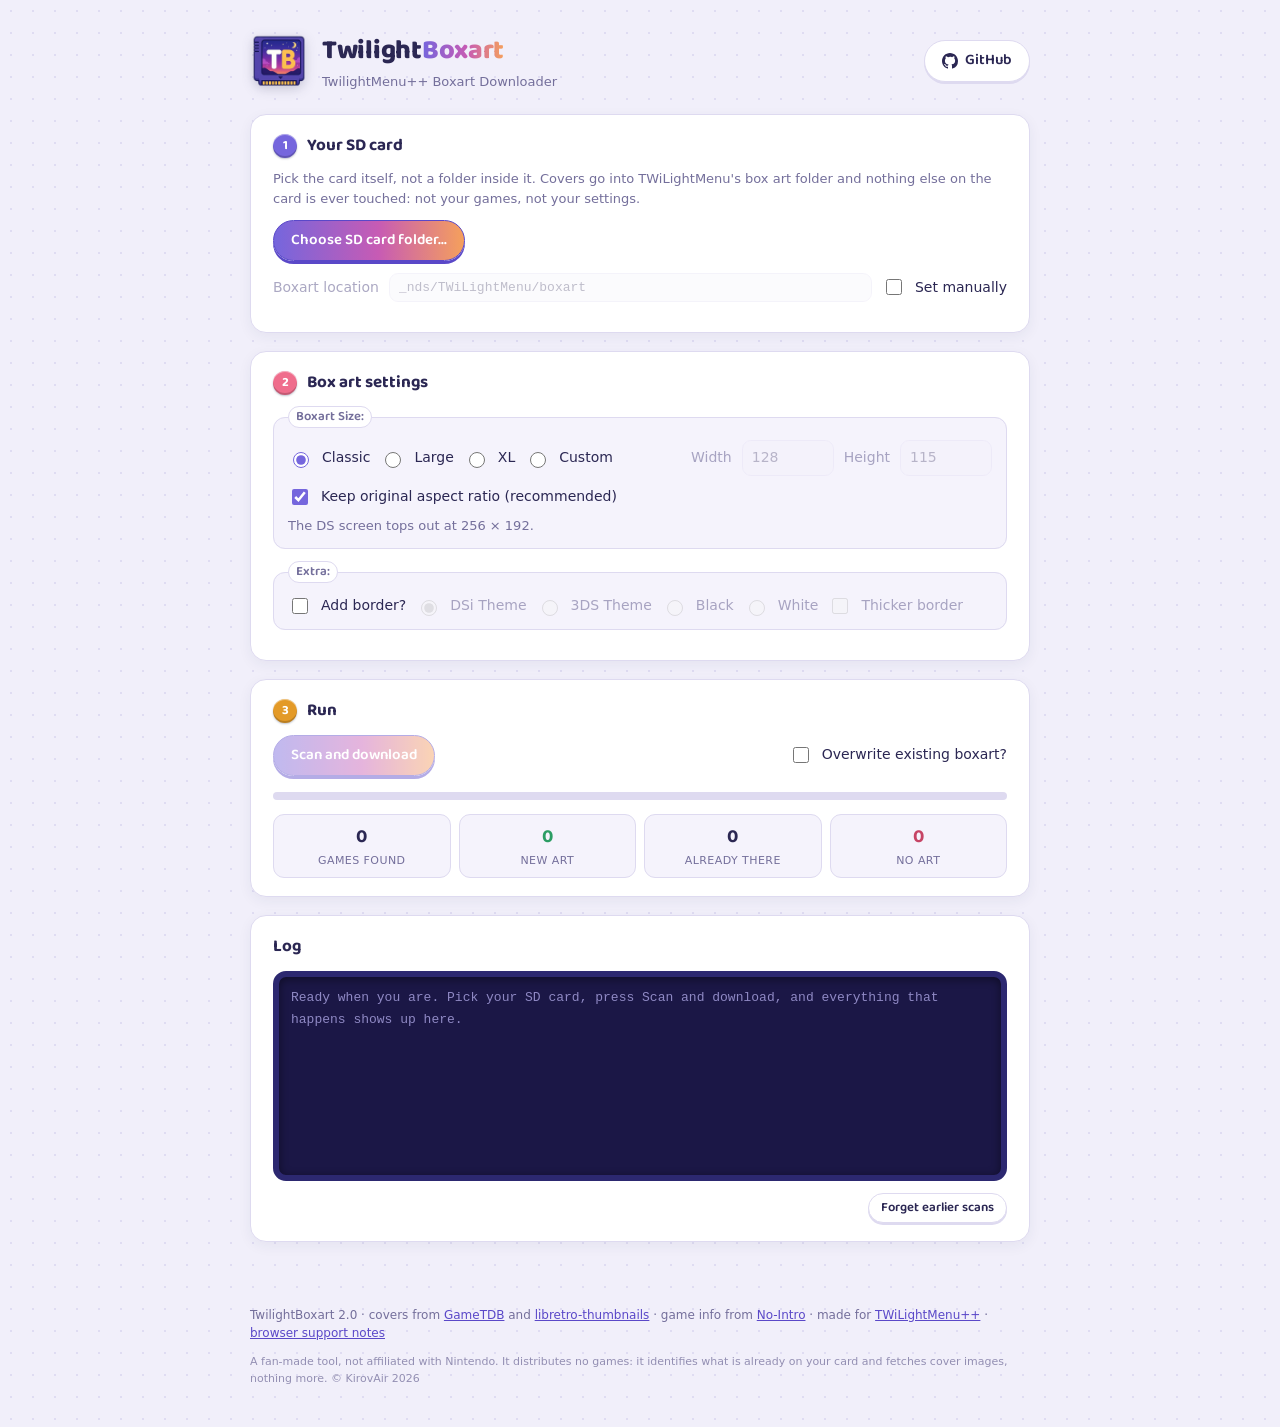
==== TwilightBoxart.Web/wwwroot/index.html @ 91fb3dd0 "TwilightBoxart 2.0" ====
<!doctype html>
<html lang="en">

<head>
    <meta charset="utf-8">
    <meta name="viewport" content="width=device-width, initial-scale=1">
    <meta name="theme-color" content="#F1EFFA">

    <title>TwilightBoxart · Box art for TWiLightMenu++</title>
    <meta name="description"
        content="Scans your SD card, works out what your games actually are, and writes the right covers into TWiLightMenu++. Runs in the browser, nothing to install.">

    <!-- Absolute and hardcoded on purpose. A self-hosted instance is not a rival copy of the site
         competing for the same results, it is this app run privately, so it points at the original. -->
    <link rel="canonical" href="https://boxart.kirovair.com/">

    <meta property="og:type" content="website">
    <meta property="og:site_name" content="TwilightBoxart">
    <meta property="og:url" content="https://boxart.kirovair.com/">
    <meta property="og:title" content="TwilightBoxart · Box art for TWiLightMenu++">
    <meta property="og:description"
        content="Point it at your SD card and it works out what your games are, then writes the right covers straight onto it. 27 systems, nothing to install.">
    <meta property="og:image" content="https://boxart.kirovair.com/og.png">
    <meta property="og:image:width" content="1200">
    <meta property="og:image:height" content="630">
    <meta property="og:image:alt" content="TwilightBoxart: box art for TWiLightMenu++, straight onto your SD card.">
    <meta name="twitter:card" content="summary_large_image">

    <link rel="manifest" href="manifest.json">
    <link rel="icon" href="icon.png" type="image/png">
    <link rel="apple-touch-icon" href="apple-touch-icon.png">
    <!-- The display font paints the header, so fetching it in parallel with the stylesheet is the
         difference between the title arriving styled and it swapping in after. -->
    <link rel="preload" href="fonts/baloo2-latin.woff2" as="font" type="font/woff2" crossorigin>
    <link rel="stylesheet" href="style.css">

    <script type="application/ld+json">
    {
        "@context": "https://schema.org",
        "@type": "SoftwareApplication",
        "name": "TwilightBoxart",
        "url": "https://boxart.kirovair.com/",
        "applicationCategory": "UtilitiesApplication",
        "operatingSystem": "Web, Windows, macOS, Linux",
        "description": "Downloads box art for TWiLightMenu++ by identifying games from their contents rather than their filenames, and writes the covers straight onto the SD card.",
        "license": "https://www.gnu.org/licenses/gpl-3.0.html",
        "isAccessibleForFree": true,
        "offers": { "@type": "Offer", "price": "0", "priceCurrency": "EUR" }
    }
    </script>
</head>

<body>
    <header class="topbar">
        <div class="brand">
            <img src="icon.png" alt="" width="58" height="58">
            <div>
                <h1>Twilight<span class="pop">Boxart</span></h1>
                <p class="tag">TwilightMenu++ Boxart Downloader</p>
            </div>
        </div>
        <nav class="topbar-actions">
            <button id="install" class="ghost" hidden>Install app</button>
            <a class="ghost iconbtn" href="https://github.com/KirovAir/TwilightBoxart" target="_blank"
                rel="noopener">
                <svg viewBox="0 0 16 16" width="16" height="16" aria-hidden="true">
                    <path fill="currentColor"
                        d="M8 0C3.58 0 0 3.58 0 8c0 3.54 2.29 6.53 5.47 7.59.4.07.55-.17.55-.38 0-.19-.01-.82-.01-1.49-2.01.37-2.53-.49-2.69-.94-.09-.23-.48-.94-.82-1.13-.28-.15-.68-.52-.01-.53.63-.01 1.08.58 1.23.82.72 1.21 1.87.87 2.33.66.07-.52.28-.87.51-1.07-1.78-.2-3.64-.89-3.64-3.95 0-.87.31-1.59.82-2.15-.08-.2-.36-1.02.08-2.12 0 0 .67-.21 2.2.82a7.4 7.4 0 0 1 2-.27c.68 0 1.36.09 2 .27 1.53-1.04 2.2-.82 2.2-.82.44 1.1.16 1.92.08 2.12.51.56.82 1.27.82 2.15 0 3.07-1.87 3.75-3.65 3.95.29.25.54.73.54 1.48 0 1.07-.01 1.93-.01 2.2 0 .21.15.46.55.38A8.01 8.01 0 0 0 16 8c0-4.42-3.58-8-8-8Z" />
                </svg>
                GitHub
            </a>
        </nav>
    </header>

    <main>
        <section class="panel note" id="unsupported" hidden>
            <h2>This browser cannot save onto your SD card</h2>
            <p>
                Chrome or Edge on a computer can write straight onto the card; this browser cannot,
                and that will not change. You can still use this page: pick your card below, and at
                the end you get one <code>.zip</code> to copy onto the card yourself. Or use the
                desktop app, which works everywhere.
            </p>
            <p class="muted">The full story is in the <a href="support.html">browser support notes</a>.</p>
        </section>

        <section class="panel">
            <h2><span class="step">1</span> Your SD card</h2>
            <p class="muted">
                Pick the card itself, not a folder inside it. Covers go into TWiLightMenu's box art
                folder and nothing else on the card is ever touched: not your games, not your
                settings.
            </p>
            <div class="row">
                <button id="pick" class="primary">Choose SD card folder…</button>
                <button id="reconnect" class="ghost" hidden>Reconnect to “<span id="reconnect-name"></span>”</button>
                <label id="fallback-pick" class="filebtn" hidden>
                    Choose folder to scan (read-only)
                    <input type="file" id="dirinput" webkitdirectory directory multiple hidden>
                </label>
                <span class="grow"></span>
                <span class="chip" id="card-name"></span>
            </div>
            <div class="row" style="margin-top: 12px">
                <label class="grow">Boxart location
                    <input type="text" id="dest" value="_nds/TWiLightMenu/boxart" disabled>
                </label>
                <label class="check"><input type="checkbox" id="dest-custom"> Set manually</label>
            </div>
            <p id="card-status" class="status"></p>
        </section>

        <section class="panel">
            <h2><span class="step">2</span> Box art settings</h2>
            <fieldset>
                <legend>Boxart Size:</legend>
                <div class="row">
                    <label class="check"><input type="radio" name="size" id="size-classic" value="classic" checked>
                        Classic</label>
                    <label class="check"><input type="radio" name="size" id="size-large" value="large"> Large</label>
                    <label class="check"><input type="radio" name="size" id="size-xl" value="xl"> XL</label>
                    <label class="check"><input type="radio" name="size" id="size-custom" value="custom"> Custom</label>
                    <span class="grow"></span>
                    <label>Width <input type="number" id="w" value="128" min="1" max="256"></label>
                    <label>Height <input type="number" id="h" value="115" min="1" max="192"></label>
                </div>
                <label class="check" style="margin-top: 10px"><input type="checkbox" id="ar" checked> Keep original
                    aspect ratio (recommended)</label>
                <p class="muted" style="margin: 8px 0 0">The DS screen tops out at 256 × 192.</p>
            </fieldset>
            <fieldset>
                <legend>Extra:</legend>
                <div class="row">
                    <label class="check"><input type="checkbox" id="border"> Add border?</label>
                    <label class="check"><input type="radio" name="borderstyle" id="border-dsi" value="NintendoDsi"
                            checked> DSi Theme</label>
                    <label class="check"><input type="radio" name="borderstyle" id="border-3ds" value="Nintendo3Ds"> 3DS
                        Theme</label>
                    <label class="check"><input type="radio" name="borderstyle" id="border-black" value="Black">
                        Black</label>
                    <label class="check"><input type="radio" name="borderstyle" id="border-white" value="White">
                        White</label>
                    <label class="check"><input type="checkbox" id="thick"> Thicker border</label>
                </div>
            </fieldset>
        </section>

        <section class="panel">
            <h2><span class="step">3</span> Run</h2>
            <div class="row">
                <button id="start" class="primary" disabled>Scan and download</button>
                <button id="cancel" class="ghost" hidden>Stop</button>
                <button id="retry" class="ghost" hidden>Retry the misses</button>
                <span class="grow"></span>
                <label class="check"><input type="checkbox" id="overwrite"> Overwrite existing boxart?</label>
            </div>

            <div class="bar"><div id="bar-fill"></div></div>

            <ul class="counters">
                <li><span id="c-found">0</span><em>games found</em></li>
                <li class="ok"><span id="c-written">0</span><em>new art</em></li>
                <li title="Already on the card, left alone"><span id="c-skipped">0</span><em>already there</em></li>
                <li class="bad"><span id="c-missed">0</span><em>no art</em></li>
            </ul>

            <p id="zip-wrap" hidden>
                <button id="zipbtn" class="primary">Download images as a .zip</button>
                <span class="muted">Unzip it onto your card; the folders inside already match.</span>
            </p>
        </section>

        <section class="panel" id="misses" hidden>
            <h2>No art for these <span id="miss-count" class="muted"></span></h2>
            <div class="table-wrap">
                <table>
                    <thead>
                        <tr>
                            <th>Game</th>
                            <th>Why</th>
                        </tr>
                    </thead>
                    <tbody id="miss-body"></tbody>
                </table>
            </div>
            <p id="miss-note" class="muted"></p>
        </section>

        <section class="panel">
            <h2>Log</h2>
            <div id="log" class="log" role="log" aria-live="polite"></div>
            <p class="row muted">
                <span id="cache-note" class="grow"></span>
                <button id="clear-cache" class="ghost small">Forget earlier scans</button>
            </p>
        </section>
    </main>

    <footer>
        <p>
            TwilightBoxart 2.0 · covers from <a href="https://www.gametdb.com">GameTDB</a> and
            <a href="https://github.com/libretro-thumbnails">libretro-thumbnails</a> · game info from
            <a href="https://no-intro.org">No-Intro</a> · made for
            <a href="https://github.com/DS-Homebrew/TWiLightMenu">TWiLightMenu++</a> ·
            <a href="support.html">browser support notes</a>
        </p>
        <p class="legal">
            A fan-made tool, not affiliated with Nintendo. It distributes no games: it identifies
            what is already on your card and fetches cover images, nothing more. © KirovAir 2026
        </p>
    </footer>

    <script type="module" src="app.js"></script>
</body>

</html>
---- TwilightBoxart.Web/wwwroot/style.css ----
/* style.css: light, toy-like, no framework. Polar-white DS Lite plastic, face-button steps,
   and one dark element: the log, styled as the console's screen. */

/* Baloo 2 (SIL OFL), self-hosted: one variable-weight file per script subset, so nothing is
   fetched from a third party and the app works offline. Other scripts fall back to the system
   rounded stack via unicode-range. */
@font-face {
    font-family: "Baloo 2";
    font-style: normal;
    font-weight: 600 800;
    font-display: swap;
    src: url("fonts/baloo2-latin.woff2") format("woff2");
    unicode-range: U+0000-00FF, U+0131, U+0152-0153, U+02BB-02BC, U+02C6, U+02DA, U+02DC, U+0304, U+0308, U+0329, U+2000-206F, U+20AC, U+2122, U+2191, U+2193, U+2212, U+2215, U+FEFF, U+FFFD;
}

@font-face {
    font-family: "Baloo 2";
    font-style: normal;
    font-weight: 600 800;
    font-display: swap;
    src: url("fonts/baloo2-latin-ext.woff2") format("woff2");
    unicode-range: U+0100-02BA, U+02BD-02C5, U+02C7-02CC, U+02CE-02D7, U+02DD-02FF, U+0304, U+0308, U+0329, U+1D00-1DBF, U+1E00-1E9F, U+1EF2-1EFF, U+2020, U+20A0-20AB, U+20AD-20C0, U+2113, U+2C60-2C7F, U+A720-A7FF;
}

:root {
    --paper: #F1EFFA;
    --dot: #DFDCF2;
    --panel: #FFFFFF;
    --panel-2: #F5F3FC;
    --line: #DEDAF0;
    --text: #2B2753;
    --muted: #746F9B;
    --accent: #7566DD;
    --accent-deep: #5A48C8;
    --red: #E25C7C;
    --red-deep: #C64465;
    --yellow: #F7B733;
    --green: #3FBF7F;
    --green-deep: #2C9D64;
    --screen: #1B1746;
    --screen-bezel: #2C2870;
    --screen-text: #D9D5F4;
    --coral: #EF6D8C;
    --gold: #F5B43F;
    --gold-deep: #E39A28;
    --sunset: linear-gradient(90deg, #7566DD, #C75BB4 55%, #F5A05C);
    --radius: 16px;
    --display: "Baloo 2", ui-rounded, "SF Pro Rounded", "Segoe UI", system-ui, sans-serif;
}

* {
    box-sizing: border-box;
}

/* Several rules below set `display`, which would otherwise beat the user agent's
   [hidden] { display: none } and leave hidden controls on screen. */
[hidden] {
    display: none !important;
}

html {
    color-scheme: light;
}

body {
    margin: 0;
    background: var(--paper) radial-gradient(var(--dot) 1.2px, transparent 1.2px);
    background-size: 22px 22px;
    color: var(--text);
    font: 15px/1.55 system-ui, -apple-system, "Segoe UI", Roboto, sans-serif;
}

main {
    max-width: 820px;
    margin: 0 auto;
    padding: 0 20px 64px;
    display: grid;
    gap: 18px;
}

:focus-visible {
    outline: 3px solid rgba(117, 102, 221, 0.45);
    outline-offset: 2px;
}

/* header */

.topbar {
    max-width: 820px;
    margin: 0 auto;
    padding: 30px 20px 22px;
    display: flex;
    align-items: center;
    gap: 16px;
}

.brand {
    display: flex;
    align-items: center;
    gap: 14px;
    flex: 1;
}

.topbar-actions {
    display: flex;
    align-items: center;
    gap: 8px;
}

.brand img {
    filter: drop-shadow(0 3px 6px rgba(43, 39, 83, 0.22));
}

h1 {
    font-family: var(--display);
    font-size: 27px;
    font-weight: 800;
    margin: 0;
    letter-spacing: -0.01em;
}

h1 .pop {
    background: var(--sunset);
    -webkit-background-clip: text;
    background-clip: text;
    color: transparent;
}

.tag {
    margin: 0;
    color: var(--muted);
    font-size: 13px;
}

h2 {
    font-family: var(--display);
    font-size: 17px;
    font-weight: 700;
    margin: 0 0 10px;
    display: flex;
    align-items: center;
    gap: 10px;
}

/* Step markers as DS face buttons: round, coloured, slightly pressed-out of the plastic. */
.step {
    display: inline-grid;
    place-items: center;
    width: 24px;
    height: 24px;
    border-radius: 50%;
    background: var(--accent);
    color: #fff;
    font-family: var(--display);
    font-size: 13px;
    font-weight: 700;
    box-shadow: inset 0 1px 0 rgba(255, 255, 255, 0.4), inset 0 -2px 0 rgba(0, 0, 0, 0.18),
        0 1px 2px rgba(37, 51, 82, 0.3);
}

main > .panel:nth-of-type(3) .step {
    background: var(--coral);
}

main > .panel:nth-of-type(4) .step {
    background: var(--gold-deep);
}

/* panels */

.panel {
    background: var(--panel);
    border: 1px solid var(--line);
    border-radius: var(--radius);
    padding: 18px 22px;
    box-shadow: 0 4px 14px rgba(37, 51, 82, 0.06);
}

.panel.note {
    border-color: #F0DFAC;
    background: #FFF8E3;
}

.muted {
    color: var(--muted);
    font-size: 13px;
}

p {
    margin: 0 0 10px;
}

p:last-child {
    margin-bottom: 0;
}

code {
    background: var(--panel-2);
    border: 1px solid var(--line);
    padding: 1px 5px;
    border-radius: 5px;
    font-size: 0.9em;
}

a {
    color: var(--accent-deep);
}

/* controls */

.row {
    display: flex;
    align-items: center;
    gap: 10px;
    flex-wrap: wrap;
}

.grow {
    flex: 1;
}

fieldset {
    border: 1px solid var(--line);
    background: var(--panel-2);
    border-radius: 12px;
    padding: 12px 14px;
    margin: 0 0 12px;
}

legend {
    font-family: var(--display);
    font-weight: 600;
    padding: 0 7px;
    font-size: 13px;
    color: var(--muted);
    background: var(--panel);
    border: 1px solid var(--line);
    border-radius: 999px;
}

/* Pill buttons that press down like the buttons under your thumbs. */
button,
.filebtn,
a.ghost {
    font: inherit;
    font-family: var(--display);
    font-weight: 600;
    padding: 8px 17px;
    border-radius: 999px;
    border: 1px solid var(--line);
    background: var(--panel);
    color: var(--text);
    cursor: pointer;
    box-shadow: 0 2px 0 var(--line);
    transition: transform 0.06s ease, box-shadow 0.06s ease;
}

button:hover:not(:disabled),
.filebtn:hover,
a.ghost:hover {
    border-color: #BBB4E0;
}

button:active:not(:disabled),
.filebtn:active,
a.ghost:active {
    transform: translateY(2px);
    box-shadow: 0 0 0 var(--line);
}

.iconbtn {
    display: inline-flex;
    align-items: center;
    gap: 7px;
    color: var(--text);
    text-decoration: none;
}

button:disabled {
    opacity: 0.45;
    cursor: default;
    box-shadow: none;
}

button.primary {
    background: var(--sunset);
    border-color: var(--accent-deep);
    color: #fff;
    box-shadow: 0 3px 0 var(--accent-deep);
}

button.primary:hover:not(:disabled) {
    filter: brightness(1.06);
}

button.primary:active:not(:disabled) {
    transform: translateY(3px);
    box-shadow: 0 0 0 var(--accent-deep);
}

button.small {
    padding: 4px 12px;
    font-size: 13px;
}

/* The card that is about to be written to, as a card-shaped badge: worth spotting before you
   press go. */
.chip {
    display: inline-flex;
    align-items: center;
    gap: 7px;
    max-width: 280px;
    padding: 5px 13px 5px 11px;
    border-radius: 999px;
    border: 1px solid #C6BEEA;
    background: var(--panel-2);
    color: var(--accent-deep);
    font-family: var(--display);
    font-weight: 600;
    font-size: 13px;
    white-space: nowrap;
    overflow: hidden;
    text-overflow: ellipsis;
}

.chip:empty {
    display: none;
}

.chip::before {
    content: "";
    flex: none;
    width: 13px;
    height: 16px;
    background: currentColor;
    -webkit-mask: url("data:image/svg+xml,%3Csvg xmlns='http://www.w3.org/2000/svg' viewBox='0 0 20 24'%3E%3Cpath fill-rule='evenodd' d='M9 0h8a3 3 0 0 1 3 3v18a3 3 0 0 1-3 3H3a3 3 0 0 1-3-3V9Zm2 3.5v5h2v-5Zm4 0v5h2v-5Z'/%3E%3C/svg%3E") center/contain no-repeat;
    mask: url("data:image/svg+xml,%3Csvg xmlns='http://www.w3.org/2000/svg' viewBox='0 0 20 24'%3E%3Cpath fill-rule='evenodd' d='M9 0h8a3 3 0 0 1 3 3v18a3 3 0 0 1-3 3H3a3 3 0 0 1-3-3V9Zm2 3.5v5h2v-5Zm4 0v5h2v-5Z'/%3E%3C/svg%3E") center/contain no-repeat;
}

label {
    display: flex;
    align-items: center;
    justify-content: space-between;
    gap: 10px;
    font-size: 14px;
}

label.check {
    justify-content: flex-start;
}

label.small {
    font-size: 13px;
    color: var(--muted);
}

input[type=number] {
    font: inherit;
    width: 92px;
    padding: 6px 9px;
    border-radius: 9px;
    border: 1px solid var(--line);
    background: var(--panel);
    color: var(--text);
}

input[type=number]:disabled {
    opacity: 0.5;
    background: var(--panel-2);
}

input[type=text] {
    flex: 1;
    min-width: 220px;
    padding: 6px 9px;
    border-radius: 9px;
    border: 1px solid var(--line);
    background: var(--panel);
    color: var(--text);
    font: 13px ui-monospace, SFMono-Regular, Menlo, Consolas, monospace;
}

input[type=text]:disabled {
    opacity: 0.5;
    background: var(--panel-2);
}

input[type=checkbox],
input[type=radio] {
    accent-color: var(--accent);
    width: 16px;
    height: 16px;
}

/* The classic app grays out whatever the current choices make irrelevant. */
label:has(input:disabled) {
    color: var(--muted);
    opacity: 0.6;
}

/* status */

.status {
    margin: 12px 0 0;
    font-size: 13px;
    color: var(--muted);
}

.status.good {
    color: var(--green-deep);
}

.status.warn {
    color: #A97D18;
}

.status.bad {
    color: var(--red-deep);
}

/* progress */

.bar {
    height: 8px;
    background: var(--line);
    border-radius: 999px;
    margin: 16px 0 14px;
    overflow: hidden;
}

#bar-fill {
    height: 100%;
    width: 0;
    background: var(--sunset);
    border-radius: 999px;
    transition: width 0.25s ease;
}

.counters {
    list-style: none;
    display: grid;
    grid-template-columns: repeat(auto-fit, minmax(88px, 1fr));
    gap: 8px;
    margin: 0;
    padding: 0;
}

.counters li {
    background: var(--panel-2);
    border: 1px solid var(--line);
    border-radius: 11px;
    padding: 8px 10px;
    display: grid;
    text-align: center;
}

.counters span {
    font-family: var(--display);
    font-size: 19px;
    font-variant-numeric: tabular-nums;
    font-weight: 700;
}

.counters em {
    font-style: normal;
    font-size: 11px;
    color: var(--muted);
    text-transform: uppercase;
    letter-spacing: 0.04em;
}

.counters li.ok span {
    color: var(--green-deep);
}

.counters li.bad span {
    color: var(--red-deep);
}

/* misses */

.table-wrap {
    max-height: 320px;
    overflow: auto;
    border: 1px solid var(--line);
    border-radius: 10px;
}

table {
    width: 100%;
    border-collapse: collapse;
    font-size: 13px;
}

th,
td {
    text-align: left;
    padding: 7px 11px;
    border-bottom: 1px solid var(--line);
    vertical-align: top;
}

th {
    position: sticky;
    top: 0;
    background: var(--panel-2);
    color: var(--muted);
    font-weight: 600;
}

td:first-child {
    white-space: nowrap;
    max-width: 300px;
    overflow: hidden;
    text-overflow: ellipsis;
}

td:last-child {
    color: var(--muted);
}

/* log: the console's screen, the one dark thing on the page */

.log {
    height: 210px;
    overflow: auto;
    background: var(--screen);
    border: 6px solid var(--screen-bezel);
    border-radius: 13px;
    padding: 10px 12px;
    font: 13px/1.7 ui-monospace, SFMono-Regular, Menlo, Consolas, monospace;
    color: var(--screen-text);
    overflow-wrap: anywhere;
    box-shadow: inset 0 2px 10px rgba(0, 0, 0, 0.45);
}

.log:empty::after {
    content: "Ready when you are. Pick your SD card, press Scan and download, and everything that happens shows up here.";
    color: #8F89C4;
}

.log + p {
    margin-top: 12px;
}

.log-line.good {
    color: #57C98A;
}

.log-line.warn {
    color: #E0B155;
}

.log-line.bad {
    color: #E07A6D;
}

footer {
    max-width: 820px;
    margin: 0 auto;
    padding: 0 20px 40px;
    color: var(--muted);
    font-size: 12px;
}

@media (prefers-reduced-motion: reduce) {

    button,
    .filebtn,
    #bar-fill {
        transition: none;
    }
}

footer .legal {
    margin-top: 6px;
    font-size: 11px;
    opacity: 0.75;
}

/* admin panel */

.admin-note {
    color: var(--muted);
    font-size: 13px;
}

.admin-login {
    display: flex;
    gap: 8px;
    margin-top: 10px;
}

.admin-login input {
    flex: 1;
    max-width: 320px;
    padding: 10px 12px;
    border: 1px solid var(--line);
    border-radius: 10px;
    font: inherit;
}

.admin-error {
    color: var(--red-deep);
    font-size: 13px;
}

.admin-grid {
    display: flex;
    flex-wrap: wrap;
    gap: 10px;
    margin: 12px 0;
}

.admin-tile {
    background: var(--panel-2);
    border: 1px solid var(--line);
    border-radius: 12px;
    padding: 10px 14px;
    display: flex;
    flex-direction: column;
    gap: 2px;
}

.admin-tile strong {
    font-size: 16px;
}

.admin-tile span {
    color: var(--muted);
    font-size: 12px;
}

.admin-actions {
    display: flex;
    align-items: center;
    gap: 12px;
    margin-top: 6px;
}

.admin-log {
    background: var(--screen);
    color: var(--screen-text);
    border-radius: 10px;
    padding: 10px 12px;
    font-size: 12px;
    max-height: 220px;
    overflow: auto;
    white-space: pre-wrap;
}
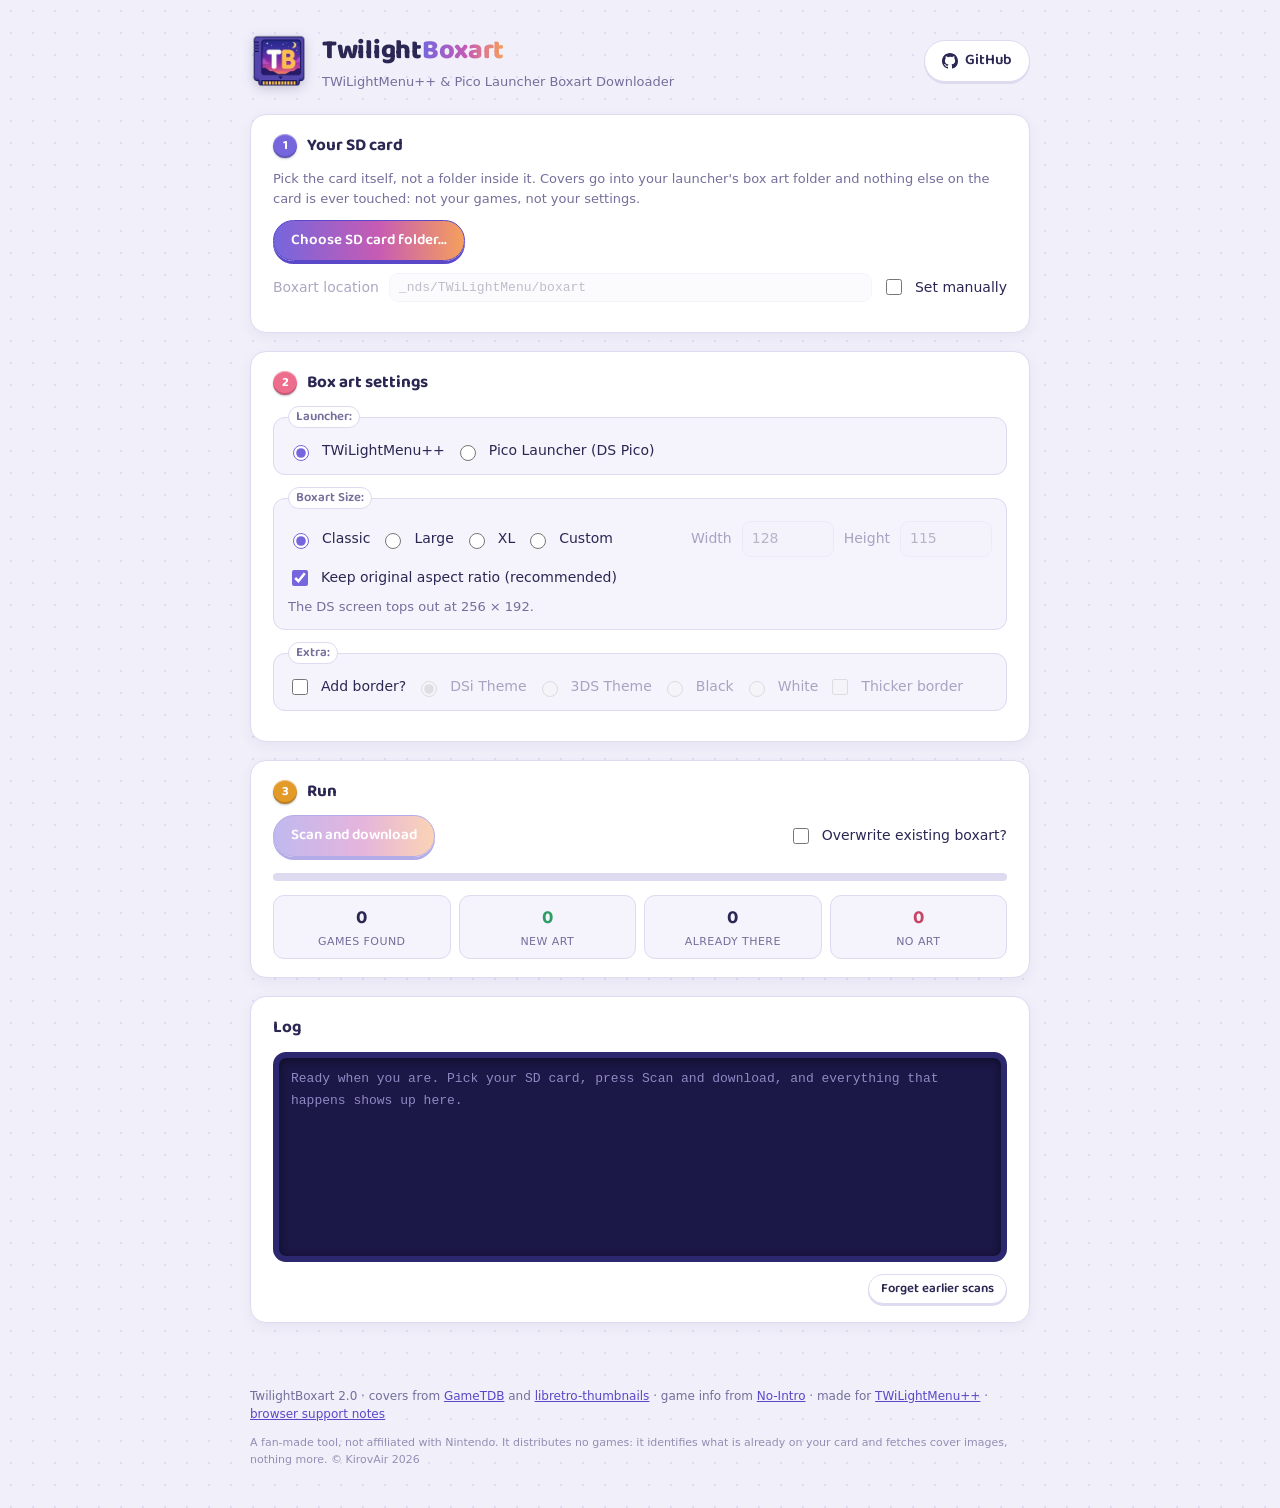
==== commit 8ae70e66: "Add DSPico support" ====
--- a/TwilightBoxart.Web/wwwroot/index.html
+++ b/TwilightBoxart.Web/wwwroot/index.html
@@ -6,24 +6,25 @@
     <meta name="viewport" content="width=device-width, initial-scale=1">
     <meta name="theme-color" content="#F1EFFA">
 
-    <title>TwilightBoxart · Box art for TWiLightMenu++</title>
+    <title>TwilightBoxart · Box art for TWiLightMenu++ and Pico Launcher</title>
     <meta name="description"
-        content="Scans your SD card, works out what your games actually are, and writes the right covers into TWiLightMenu++. Runs in the browser, nothing to install.">
+        content="Scans your SD card, works out what your games actually are, and writes the right covers into TWiLightMenu++ or Pico Launcher (DS Pico). Runs in the browser, nothing to install.">
 
     <!-- Absolute and hardcoded on purpose. A self-hosted instance is not a rival copy of the site
          competing for the same results, it is this app run privately, so it points at the original. -->
-    <link rel="canonical" href="https://boxart.kirovair.com/">
+    <link rel="canonical" href="https://twilightboxart.com/">
 
     <meta property="og:type" content="website">
     <meta property="og:site_name" content="TwilightBoxart">
-    <meta property="og:url" content="https://boxart.kirovair.com/">
-    <meta property="og:title" content="TwilightBoxart · Box art for TWiLightMenu++">
+    <meta property="og:url" content="https://twilightboxart.com/">
+    <meta property="og:title" content="TwilightBoxart · Box art for TWiLightMenu++ and Pico Launcher">
     <meta property="og:description"
         content="Point it at your SD card and it works out what your games are, then writes the right covers straight onto it. 27 systems, nothing to install.">
-    <meta property="og:image" content="https://boxart.kirovair.com/og.png">
+    <meta property="og:image" content="https://twilightboxart.com/og.png">
     <meta property="og:image:width" content="1200">
     <meta property="og:image:height" content="630">
-    <meta property="og:image:alt" content="TwilightBoxart: box art for TWiLightMenu++, straight onto your SD card.">
+    <meta property="og:image:alt"
+        content="TwilightBoxart: box art for TWiLightMenu++ and Pico Launcher, straight onto your SD card.">
     <meta name="twitter:card" content="summary_large_image">
 
     <link rel="manifest" href="manifest.json">
@@ -39,10 +40,10 @@
         "@context": "https://schema.org",
         "@type": "SoftwareApplication",
         "name": "TwilightBoxart",
-        "url": "https://boxart.kirovair.com/",
+        "url": "https://twilightboxart.com/",
         "applicationCategory": "UtilitiesApplication",
         "operatingSystem": "Web, Windows, macOS, Linux",
-        "description": "Downloads box art for TWiLightMenu++ by identifying games from their contents rather than their filenames, and writes the covers straight onto the SD card.",
+        "description": "Downloads box art for TWiLightMenu++ and Pico Launcher by identifying games from their contents rather than their filenames, and writes the covers straight onto the SD card.",
         "license": "https://www.gnu.org/licenses/gpl-3.0.html",
         "isAccessibleForFree": true,
         "offers": { "@type": "Offer", "price": "0", "priceCurrency": "EUR" }
@@ -56,7 +57,7 @@
             <img src="icon.png" alt="" width="58" height="58">
             <div>
                 <h1>Twilight<span class="pop">Boxart</span></h1>
-                <p class="tag">TwilightMenu++ Boxart Downloader</p>
+                <p class="tag">TWiLightMenu++ &amp; Pico Launcher Boxart Downloader</p>
             </div>
         </div>
         <nav class="topbar-actions">
@@ -87,7 +88,7 @@
         <section class="panel">
             <h2><span class="step">1</span> Your SD card</h2>
             <p class="muted">
-                Pick the card itself, not a folder inside it. Covers go into TWiLightMenu's box art
+                Pick the card itself, not a folder inside it. Covers go into your launcher's box art
                 folder and nothing else on the card is ever touched: not your games, not your
                 settings.
             </p>
@@ -113,6 +114,17 @@
         <section class="panel">
             <h2><span class="step">2</span> Box art settings</h2>
             <fieldset>
+                <legend>Launcher:</legend>
+                <div class="row">
+                    <label class="check"><input type="radio" name="launcher" id="launcher-twilight" value="twilight"
+                            checked> TWiLightMenu++</label>
+                    <label class="check"><input type="radio" name="launcher" id="launcher-pico" value="pico"> Pico
+                        Launcher (DS Pico)</label>
+                </div>
+                <p class="muted" id="pico-note" style="margin: 8px 0 0" hidden>Pico covers are one fixed format
+                    (128 × 96, 256 colours), so size and border settings don't apply.</p>
+            </fieldset>
+            <fieldset id="settings-size">
                 <legend>Boxart Size:</legend>
                 <div class="row">
                     <label class="check"><input type="radio" name="size" id="size-classic" value="classic" checked>
@@ -128,7 +140,7 @@
                     aspect ratio (recommended)</label>
                 <p class="muted" style="margin: 8px 0 0">The DS screen tops out at 256 × 192.</p>
             </fieldset>
-            <fieldset>
+            <fieldset id="settings-extra">
                 <legend>Extra:</legend>
                 <div class="row">
                     <label class="check"><input type="checkbox" id="border"> Add border?</label>
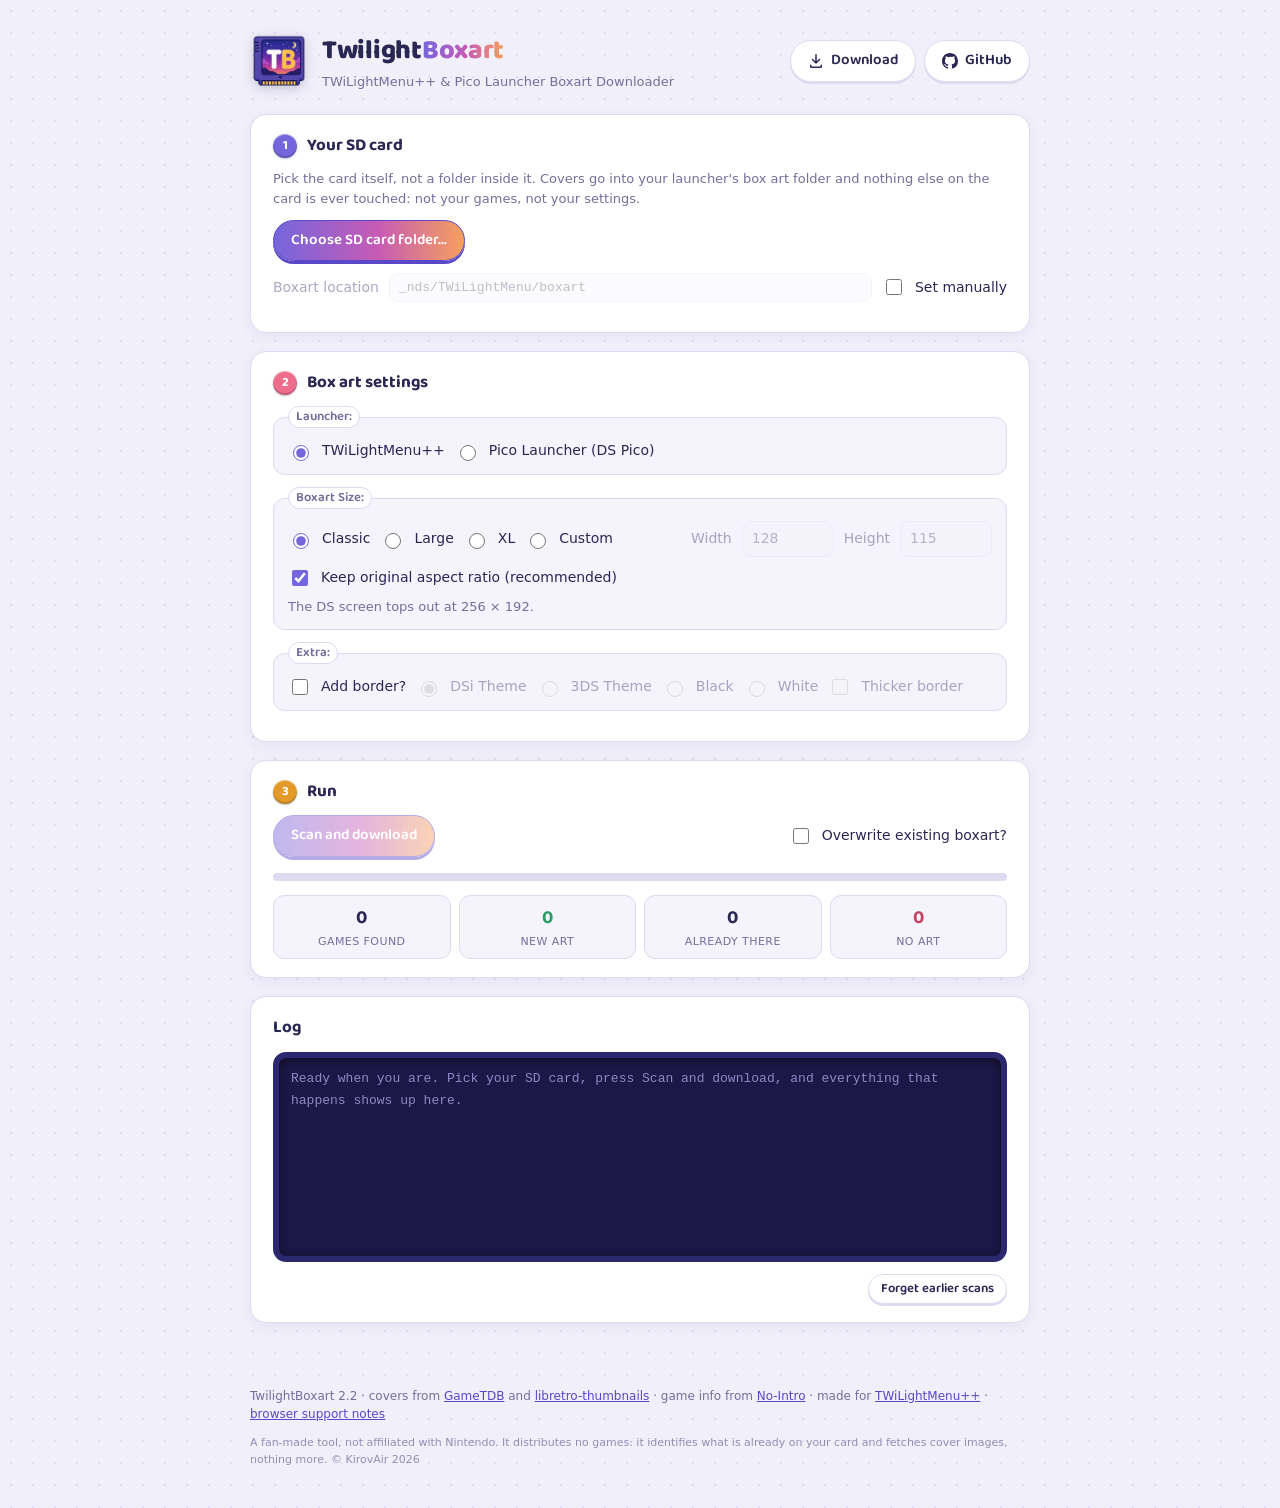
==== commit 3c7fa762: "DS Pico fixes" ====
--- a/TwilightBoxart.Web/wwwroot/index.html
+++ b/TwilightBoxart.Web/wwwroot/index.html
@@ -62,6 +62,15 @@
         </div>
         <nav class="topbar-actions">
             <button id="install" class="ghost" hidden>Install app</button>
+            <!-- The desktop and DS/DSi builds live on the releases page; this page is the browser one. -->
+            <a class="ghost iconbtn" href="https://github.com/KirovAir/TwilightBoxart/releases/latest" target="_blank"
+                rel="noopener">
+                <svg viewBox="0 0 16 16" width="16" height="16" aria-hidden="true">
+                    <path fill="currentColor"
+                        d="M8 1a.75.75 0 0 1 .75.75v6.44l2.22-2.22a.75.75 0 1 1 1.06 1.06l-3.5 3.5a.75.75 0 0 1-1.06 0l-3.5-3.5a.75.75 0 0 1 1.06-1.06l2.22 2.22V1.75A.75.75 0 0 1 8 1Zm-6 11.25a.75.75 0 0 1 1.5 0v1.25h9v-1.25a.75.75 0 0 1 1.5 0v1.5A1.25 1.25 0 0 1 12.75 15h-9.5A1.25 1.25 0 0 1 2 13.75v-1.5Z" />
+                </svg>
+                Download
+            </a>
             <a class="ghost iconbtn" href="https://github.com/KirovAir/TwilightBoxart" target="_blank"
                 rel="noopener">
                 <svg viewBox="0 0 16 16" width="16" height="16" aria-hidden="true">
@@ -210,7 +219,7 @@
 
     <footer>
         <p>
-            TwilightBoxart 2.0 · covers from <a href="https://www.gametdb.com">GameTDB</a> and
+            TwilightBoxart 2.2 · covers from <a href="https://www.gametdb.com">GameTDB</a> and
             <a href="https://github.com/libretro-thumbnails">libretro-thumbnails</a> · game info from
             <a href="https://no-intro.org">No-Intro</a> · made for
             <a href="https://github.com/DS-Homebrew/TWiLightMenu">TWiLightMenu++</a> ·
